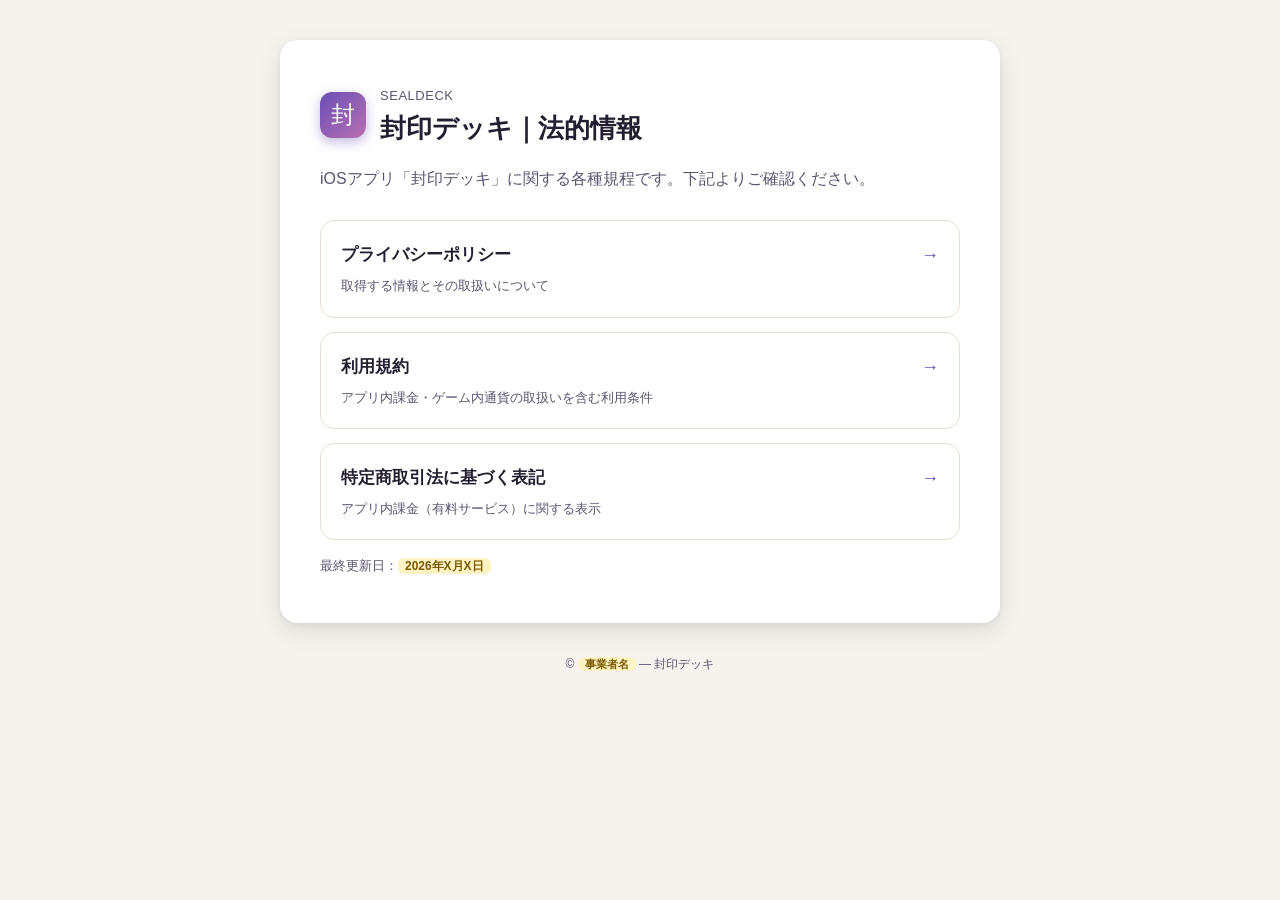
==== index.html @ 7f95fdf8 "封印デッキ 法務サイト（プライバシー/利用規約/特商法）初版" ====
<!DOCTYPE html>
<html lang="ja">
<head>
  <meta charset="UTF-8">
  <meta name="viewport" content="width=device-width, initial-scale=1.0">
  <title>法的情報｜封印デッキ</title>
  <meta name="description" content="iOSアプリ「封印デッキ」の法的情報（プライバシーポリシー・利用規約・特定商取引法に基づく表記）。">
  <link rel="stylesheet" href="style.css">
</head>
<body>
  <div class="wrap">
    <div class="paper">
      <div class="hero">
        <div class="hero-mark">封</div>
        <div>
          <div class="app-name">SEALDECK</div>
          <h1>封印デッキ｜法的情報</h1>
        </div>
      </div>
      <p class="lead">iOSアプリ「封印デッキ」に関する各種規程です。下記よりご確認ください。</p>

      <div class="cards">
        <a class="card" href="privacy.html">
          <span class="arrow">→</span>
          <div class="t">プライバシーポリシー</div>
          <div class="d">取得する情報とその取扱いについて</div>
        </a>
        <a class="card" href="terms.html">
          <span class="arrow">→</span>
          <div class="t">利用規約</div>
          <div class="d">アプリ内課金・ゲーム内通貨の取扱いを含む利用条件</div>
        </a>
        <a class="card" href="tokushoho.html">
          <span class="arrow">→</span>
          <div class="t">特定商取引法に基づく表記</div>
          <div class="d">アプリ内課金（有料サービス）に関する表示</div>
        </a>
      </div>

      <p class="updated">最終更新日：<span class="todo">2026年X月X日</span></p>
    </div>
    <footer>© <span class="todo">事業者名</span> — 封印デッキ</footer>
  </div>
</body>
</html>
---- style.css ----
:root {
  --bg: #f6f3ee;
  --paper: #ffffff;
  --ink: #241f30;
  --ink-soft: #5b5470;
  --accent: #6a4fb6;
  --accent-2: #b86fb0;
  --accent-soft: #ece6f8;
  --rule: #e6dfd2;
  --warm: #f4ead7;
  --todo-bg: #fff3c4;
  --todo-ink: #7a5b00;
}
@media (prefers-color-scheme: dark) {
  :root {
    --bg: #140f1f;
    --paper: #221b34;
    --ink: #efe9f6;
    --ink-soft: #b6aac8;
    --accent: #c7a6ff;
    --accent-2: #e89ad8;
    --accent-soft: #34275a;
    --rule: #382c52;
    --warm: #33264c;
    --todo-bg: #4a3a12;
    --todo-ink: #ffe6a0;
  }
}
* { box-sizing: border-box; }
html, body {
  margin: 0; padding: 0;
  background: var(--bg); color: var(--ink);
  font-family: -apple-system, BlinkMacSystemFont, "Hiragino Sans", "Yu Gothic", "Meiryo", sans-serif;
  line-height: 1.85; font-size: 16px;
}
a { color: var(--accent); }
.wrap { max-width: 760px; margin: 0 auto; padding: 40px 20px 80px; }
.paper {
  background: var(--paper); border-radius: 18px; padding: 44px 40px;
  box-shadow: 0 8px 24px rgba(20, 15, 31, 0.10), 0 2px 6px rgba(20, 15, 31, 0.06);
}
.hero { display: flex; align-items: center; gap: 14px; margin-bottom: 4px; }
.hero-mark {
  width: 46px; height: 46px; border-radius: 12px; flex: none;
  display: grid; place-items: center; font-size: 24px; color: #fff;
  background: linear-gradient(135deg, var(--accent), var(--accent-2));
  box-shadow: 0 4px 12px rgba(106, 79, 182, 0.4);
}
.app-name { font-size: 13px; color: var(--ink-soft); letter-spacing: .04em; }
h1 { font-size: 26px; margin: 2px 0 0; line-height: 1.4; }
h2 { font-size: 19px; margin: 36px 0 10px; padding-bottom: 6px; border-bottom: 2px solid var(--accent-soft); }
h3 { font-size: 16px; margin: 22px 0 6px; color: var(--accent); }
.updated { color: var(--ink-soft); font-size: 13px; margin: 14px 0 0; }
.lead { color: var(--ink-soft); margin-top: 18px; }
table { width: 100%; border-collapse: collapse; margin: 14px 0; font-size: 15px; }
th, td { border: 1px solid var(--rule); padding: 10px 12px; text-align: left; vertical-align: top; }
th { background: var(--accent-soft); font-weight: 700; white-space: nowrap; }
ul, ol { padding-left: 1.3em; }
li { margin: 4px 0; }
.todo {
  background: var(--todo-bg); color: var(--todo-ink);
  padding: 1px 7px; border-radius: 6px; font-weight: 700; font-size: .92em;
  white-space: nowrap;
}
.note {
  margin-top: 28px; padding: 14px 16px; border-radius: 12px;
  background: var(--warm); color: var(--ink-soft); font-size: 13px;
}
.back { display: inline-block; margin-bottom: 18px; font-size: 14px; text-decoration: none; }
.back:hover { text-decoration: underline; }
.cards { display: grid; gap: 14px; margin-top: 26px; }
.card {
  display: block; text-decoration: none; color: inherit;
  border: 1px solid var(--rule); border-radius: 14px; padding: 18px 20px;
  transition: transform .12s ease, box-shadow .12s ease, border-color .12s ease;
}
.card:hover { transform: translateY(-2px); border-color: var(--accent); box-shadow: 0 6px 18px rgba(106, 79, 182, .18); }
.card .t { font-size: 17px; font-weight: 700; }
.card .d { font-size: 13px; color: var(--ink-soft); margin-top: 4px; }
.card .arrow { float: right; color: var(--accent); font-size: 18px; }
footer { text-align: center; color: var(--ink-soft); font-size: 12px; margin-top: 30px; }
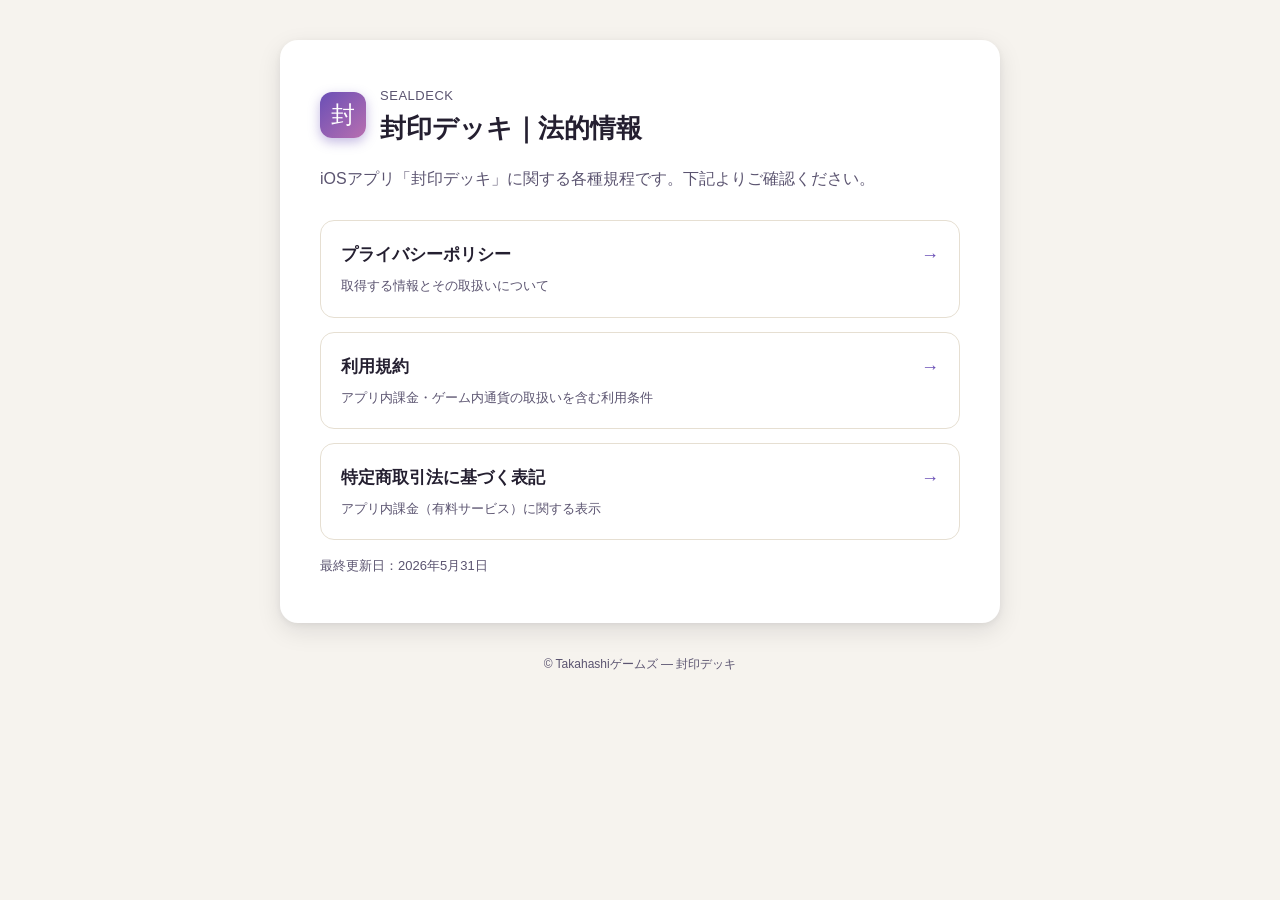
==== commit b5cf74bc: "事業者情報を記入（屋号・連絡先メール・最終更新日） - 事業者名/販売事業者/発行者: Takahashiゲームズ - 連絡先・苦情窓口メール: success0735@gmail.com - 最終更" ====
--- a/index.html
+++ b/index.html
@@ -37,9 +37,9 @@
         </a>
       </div>
 
-      <p class="updated">最終更新日：<span class="todo">2026年X月X日</span></p>
+      <p class="updated">最終更新日：2026年5月31日</p>
     </div>
-    <footer>© <span class="todo">事業者名</span> — 封印デッキ</footer>
+    <footer>© Takahashiゲームズ — 封印デッキ</footer>
   </div>
 </body>
 </html>
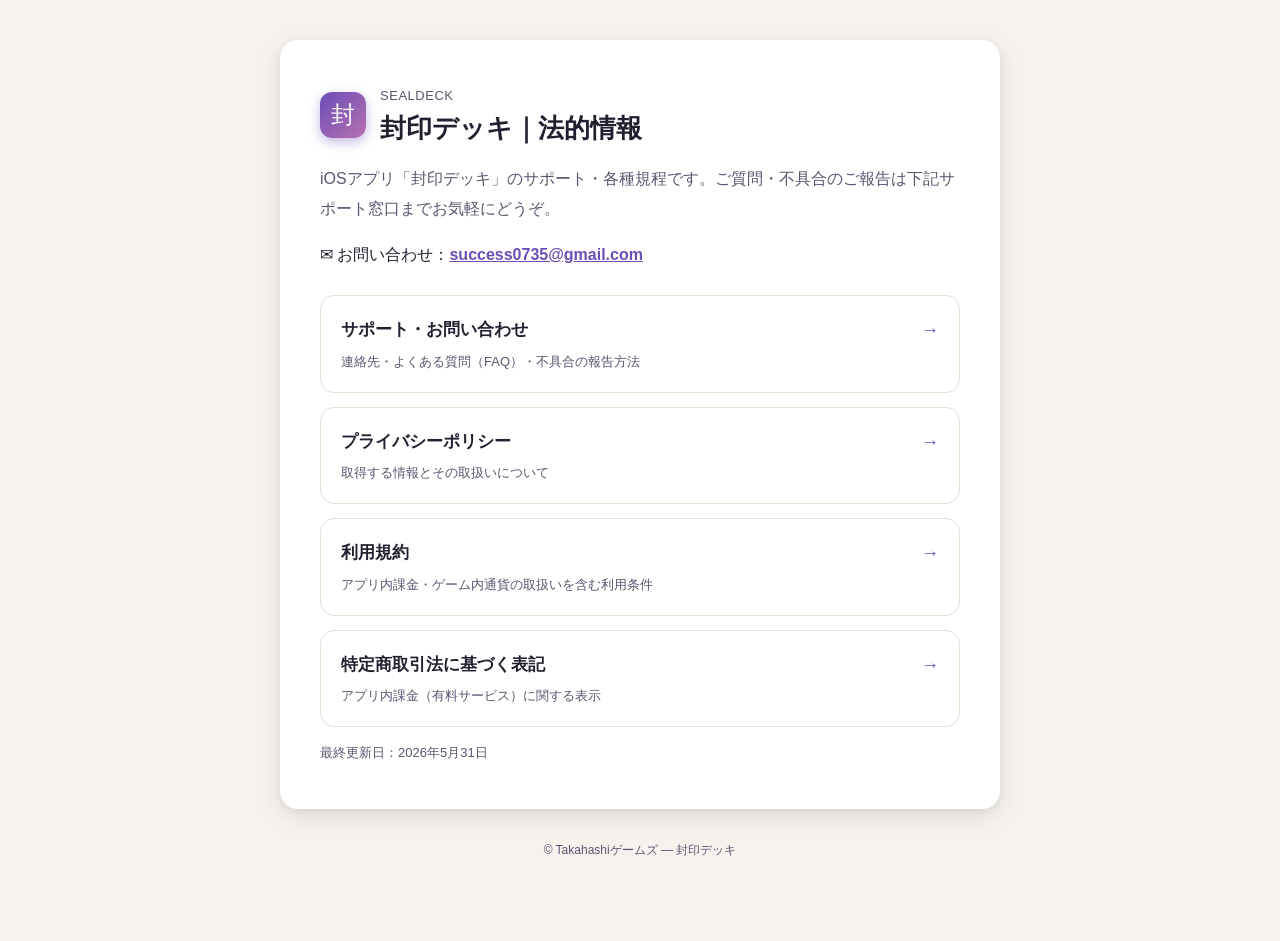
==== commit a44ed061: "サポートページを追加（連絡先・FAQ・不具合報告） / indexにサポート窓口を明記 App Store審査ガイドライン1.5対応：サポートURLにユーザーが質問・サポート依頼できる情報を掲載。  " ====
--- a/index.html
+++ b/index.html
@@ -17,9 +17,16 @@
           <h1>封印デッキ｜法的情報</h1>
         </div>
       </div>
-      <p class="lead">iOSアプリ「封印デッキ」に関する各種規程です。下記よりご確認ください。</p>
+      <p class="lead">iOSアプリ「封印デッキ」のサポート・各種規程です。ご質問・不具合のご報告は下記サポート窓口までお気軽にどうぞ。</p>
+
+      <p style="font-size:16px; margin:10px 0 0;">✉ お問い合わせ：<a href="mailto:success0735@gmail.com?subject=%E5%B0%81%E5%8D%B0%E3%83%87%E3%83%83%E3%82%AD%E3%80%80%E3%81%8A%E5%95%8F%E3%81%84%E5%90%88%E3%82%8F%E3%81%9B"><strong>success0735@gmail.com</strong></a></p>
 
       <div class="cards">
+        <a class="card" href="support.html">
+          <span class="arrow">→</span>
+          <div class="t">サポート・お問い合わせ</div>
+          <div class="d">連絡先・よくある質問（FAQ）・不具合の報告方法</div>
+        </a>
         <a class="card" href="privacy.html">
           <span class="arrow">→</span>
           <div class="t">プライバシーポリシー</div>
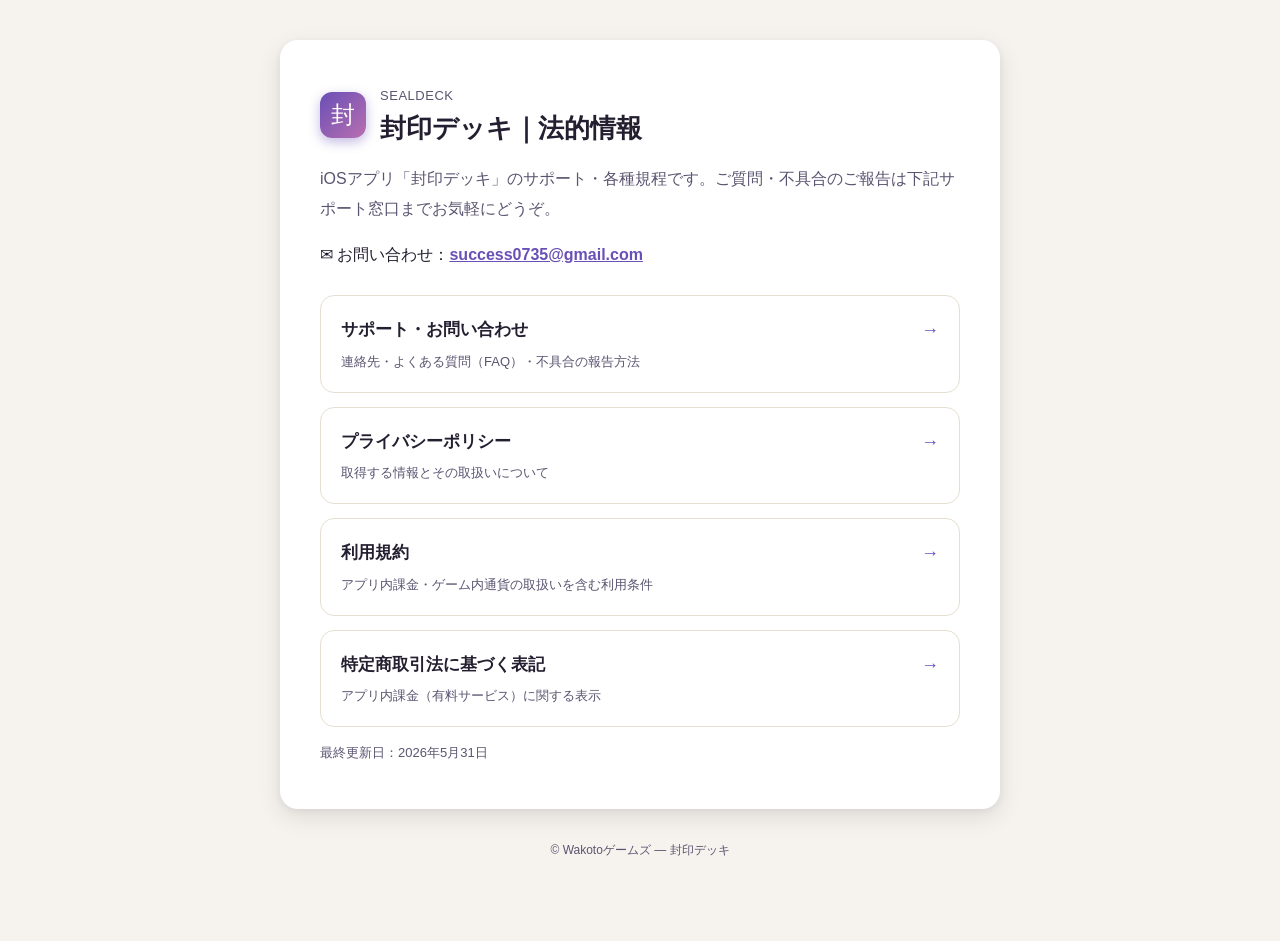
==== commit 1ebc0414: "事業者表記をWakotoゲームズに変更 Co-Authored-By: Claude <noreply@anthropic.com>" ====
--- a/index.html
+++ b/index.html
@@ -46,7 +46,7 @@
 
       <p class="updated">最終更新日：2026年5月31日</p>
     </div>
-    <footer>© Takahashiゲームズ — 封印デッキ</footer>
+    <footer>© Wakotoゲームズ — 封印デッキ</footer>
   </div>
 </body>
 </html>
